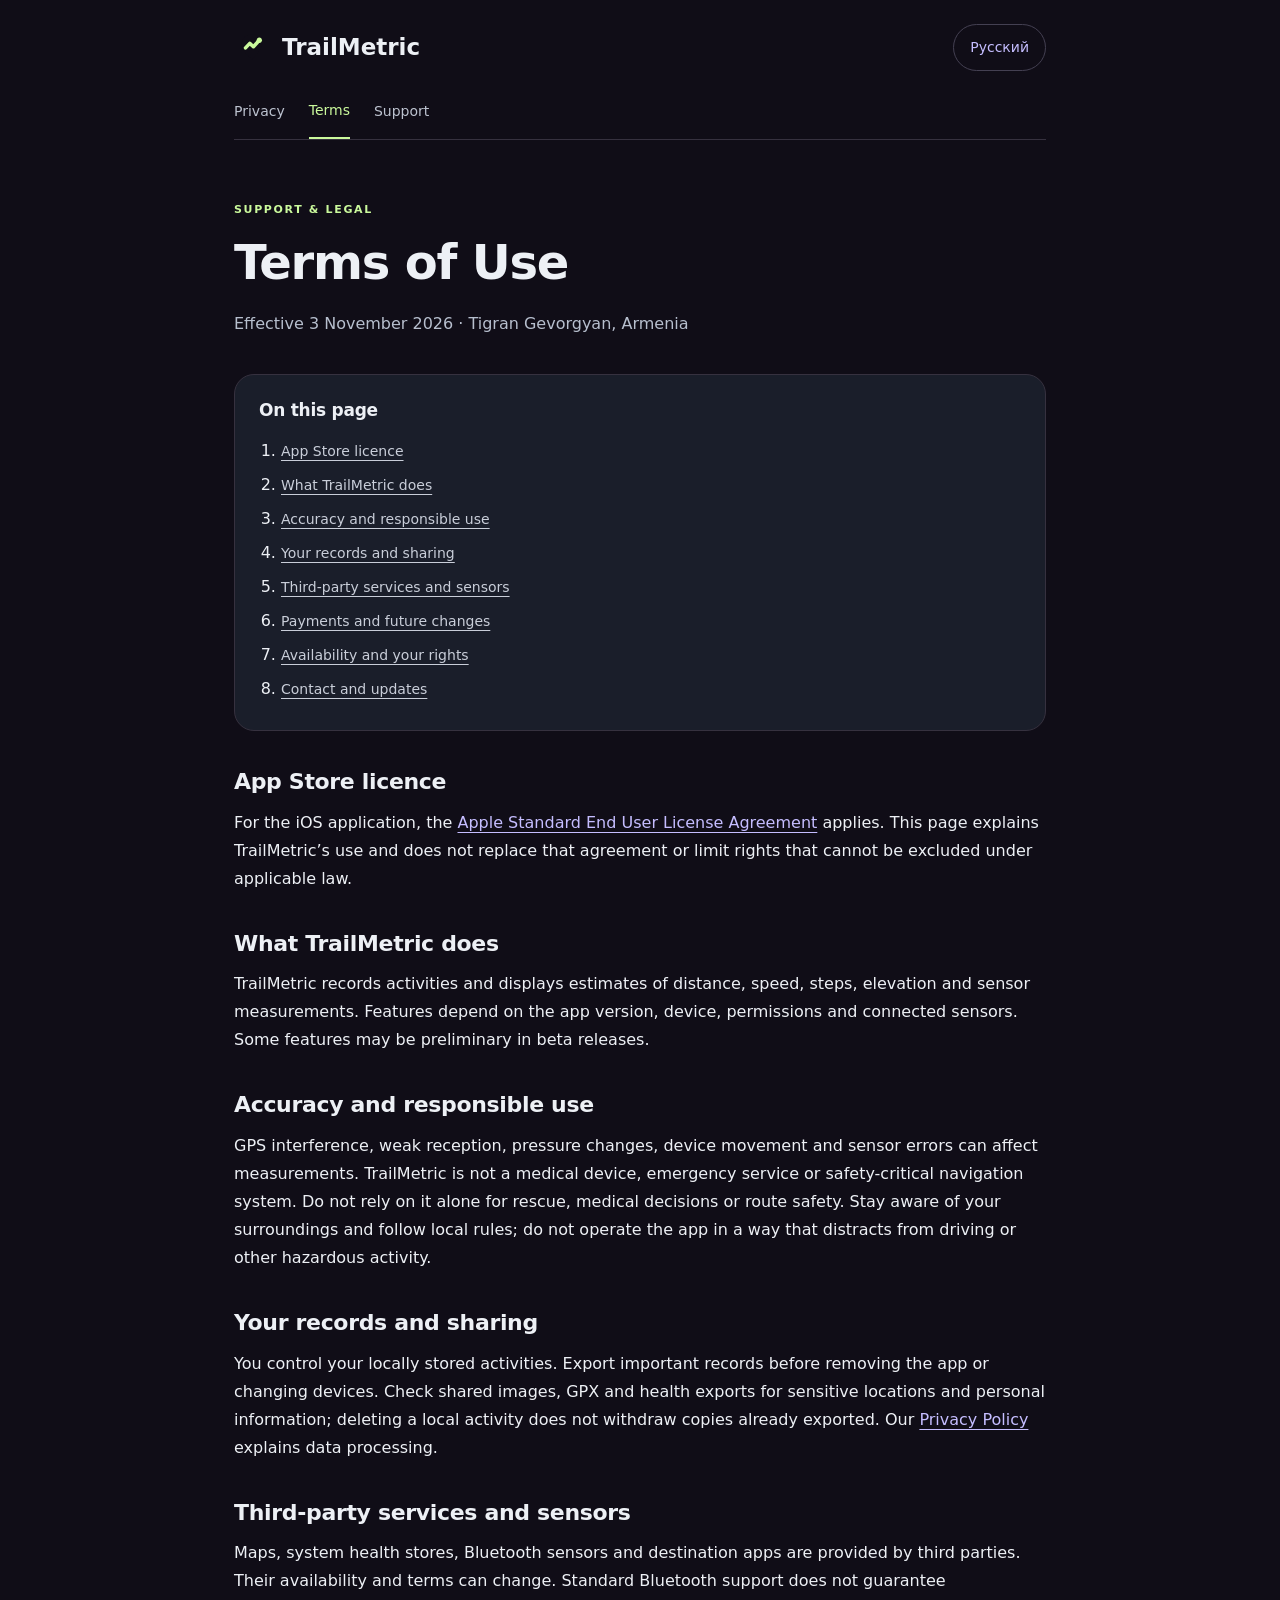
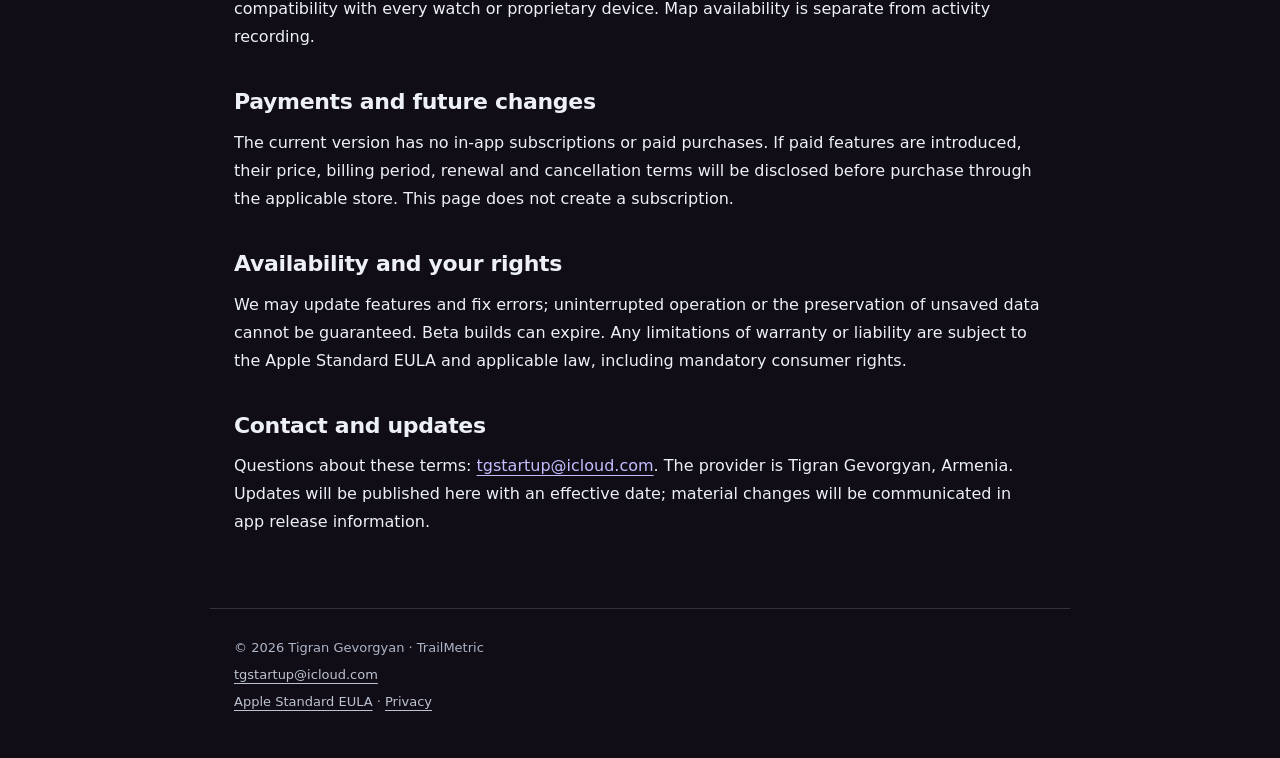
==== terms.html @ 21228508 "Publish TrailMetric privacy, terms and support in English and Russian" ====
<!doctype html>
<html lang="en"><head><meta charset="utf-8"><meta name="viewport" content="width=device-width,initial-scale=1">
<title>Terms of Use · TrailMetric</title><meta name="description" content="Effective 3 November 2026 · Tigran Gevorgyan, Armenia">
<meta name="color-scheme" content="dark light"><link rel="canonical" href="https://mig4486.github.io/trailmetric-legal/terms.html">
<link rel="alternate" hreflang="en" href="https://mig4486.github.io/trailmetric-legal/terms.html"><link rel="alternate" hreflang="ru" href="https://mig4486.github.io/trailmetric-legal/ru/terms.html">
<link rel="stylesheet" href="style.css"><link rel="icon" type="image/svg+xml" href="mark.svg"></head>
<body><a class="skip" href="#main">Skip to content</a>
<header><div class="top"><a class="brand" href="index.html"><img src="mark.svg" alt="" width="36" height="36"><span>TrailMetric</span></a><a class="language" href="ru/terms.html" lang="ru">Русский</a></div>
<nav aria-label="Documents"><a href="privacy.html">Privacy</a><a href="terms.html" aria-current="page">Terms</a><a href="support.html">Support</a></nav></header>
<main id="main"><p class="eyebrow">SUPPORT & LEGAL</p><h1>Terms of Use</h1><p class="intro">Effective 3 November 2026 · Tigran Gevorgyan, Armenia</p><aside class="toc"><h2>On this page</h2><ol><li><a href="#section-1">App Store licence</a></li><li><a href="#section-2">What TrailMetric does</a></li><li><a href="#section-3">Accuracy and responsible use</a></li><li><a href="#section-4">Your records and sharing</a></li><li><a href="#section-5">Third-party services and sensors</a></li><li><a href="#section-6">Payments and future changes</a></li><li><a href="#section-7">Availability and your rights</a></li><li><a href="#section-8">Contact and updates</a></li></ol></aside><section id="section-1"><h2>App Store licence</h2><p>For the iOS application, the <a href="https://www.apple.com/legal/internet-services/itunes/dev/stdeula/">Apple Standard End User License Agreement</a> applies. This page explains TrailMetric’s use and does not replace that agreement or limit rights that cannot be excluded under applicable law.</p></section><section id="section-2"><h2>What TrailMetric does</h2><p>TrailMetric records activities and displays estimates of distance, speed, steps, elevation and sensor measurements. Features depend on the app version, device, permissions and connected sensors. Some features may be preliminary in beta releases.</p></section><section id="section-3"><h2>Accuracy and responsible use</h2><p>GPS interference, weak reception, pressure changes, device movement and sensor errors can affect measurements. TrailMetric is not a medical device, emergency service or safety-critical navigation system. Do not rely on it alone for rescue, medical decisions or route safety. Stay aware of your surroundings and follow local rules; do not operate the app in a way that distracts from driving or other hazardous activity.</p></section><section id="section-4"><h2>Your records and sharing</h2><p>You control your locally stored activities. Export important records before removing the app or changing devices. Check shared images, GPX and health exports for sensitive locations and personal information; deleting a local activity does not withdraw copies already exported. Our <a href="privacy.html">Privacy Policy</a> explains data processing.</p></section><section id="section-5"><h2>Third-party services and sensors</h2><p>Maps, system health stores, Bluetooth sensors and destination apps are provided by third parties. Their availability and terms can change. Standard Bluetooth support does not guarantee compatibility with every watch or proprietary device. Map availability is separate from activity recording.</p></section><section id="section-6"><h2>Payments and future changes</h2><p>The current version has no in-app subscriptions or paid purchases. If paid features are introduced, their price, billing period, renewal and cancellation terms will be disclosed before purchase through the applicable store. This page does not create a subscription.</p></section><section id="section-7"><h2>Availability and your rights</h2><p>We may update features and fix errors; uninterrupted operation or the preservation of unsaved data cannot be guaranteed. Beta builds can expire. Any limitations of warranty or liability are subject to the Apple Standard EULA and applicable law, including mandatory consumer rights.</p></section><section id="section-8"><h2>Contact and updates</h2><p>Questions about these terms: <a href="mailto:tgstartup@icloud.com">tgstartup@icloud.com</a>. The provider is Tigran Gevorgyan, Armenia. Updates will be published here with an effective date; material changes will be communicated in app release information.</p></section></main>
<footer><p>© 2026 Tigran Gevorgyan · TrailMetric</p><p><a href="mailto:tgstartup@icloud.com">tgstartup@icloud.com</a></p><p><a href="https://www.apple.com/legal/internet-services/itunes/dev/stdeula/">Apple Standard EULA</a> · <a href="privacy.html">Privacy</a></p></footer></body></html>
---- style.css ----
*{box-sizing:border-box}html{scroll-behavior:smooth;scroll-padding-top:24px}body{margin:0;background:#100d17;color:#edf0f5;font:16px/1.75 system-ui,-apple-system,BlinkMacSystemFont,"Segoe UI",sans-serif}a{color:#c5bdff;text-underline-offset:4px;overflow-wrap:anywhere}a:hover{color:#caf99c}a:focus-visible{outline:3px solid #caf99c;outline-offset:4px;border-radius:3px}.skip{position:absolute;top:-100px;left:20px;padding:10px;background:#242936;z-index:2}.skip:focus{top:8px}header,main,footer{width:min(860px,100%);margin:auto;padding:24px}.top{display:flex;justify-content:space-between;align-items:center;gap:16px}.brand{display:flex;gap:12px;align-items:center;font-size:23px;font-weight:750;color:#edf0f5;text-decoration:none}.brand img{display:block;border-radius:9px}.language{padding:10px 16px;border:1px solid #444052;border-radius:30px;text-decoration:none;font-size:14px}nav{display:flex;gap:8px 24px;flex-wrap:wrap;padding:24px 0 0;border-bottom:1px solid #36313f}nav a{display:flex;align-items:center;min-height:44px;padding-bottom:10px;text-decoration:none;color:#bdc3d0;font-size:14px}nav a[aria-current]{color:#caf99c;border-bottom:2px solid #caf99c}main{padding-top:36px;padding-bottom:56px}.eyebrow{letter-spacing:.15em;font-size:11px;color:#caf99c;font-weight:700}h1{font-size:clamp(30px,5.5vw,48px);line-height:1.15;letter-spacing:-.025em;margin:16px 0 20px;overflow-wrap:anywhere}h2{font-size:22px;line-height:1.35;letter-spacing:-.015em;margin:0 0 12px}.intro{color:#b7bfce;margin:0 0 36px}section{margin-top:36px}p{margin:0 0 16px}.toc{padding:24px;border:1px solid #36313f;background:#1a1e2a;border-radius:20px}.toc h2{font-size:17px}.toc ol{margin:0;padding-left:22px}.toc li{padding:3px 0}.toc a{color:#c9ced9;font-size:14px}.cards{display:grid;gap:16px}.card{display:block;border:1px solid #36313f;border-radius:20px;padding:24px;background:#1a1e2a;text-decoration:none;color:inherit}.card h2{display:flex;justify-content:space-between}.card h2 span{color:#caf99c}.card p{color:#b7bfce;margin:0}.card:hover{border-color:#7264ff;color:#fff}.contact{font-size:clamp(18px,4vw,24px);color:#caf99c}footer{border-top:1px solid #36313f;color:#aeb5c7;font-size:13px;padding-top:24px;padding-bottom:40px}footer p{margin:4px 0}footer a{color:#bdc3d0}@media(max-width:420px){header,main,footer{padding-left:20px;padding-right:20px}nav{gap:4px 14px}.toc,.card{padding:20px}.language{padding:8px 12px}}@media(prefers-reduced-motion:reduce){html{scroll-behavior:auto}}@media print{body{color:#111;background:#fff}header,.toc,.skip{display:none}a{color:#222}h1{font-size:28px}h2{break-after:avoid}section{break-inside:avoid}footer{color:#333}}
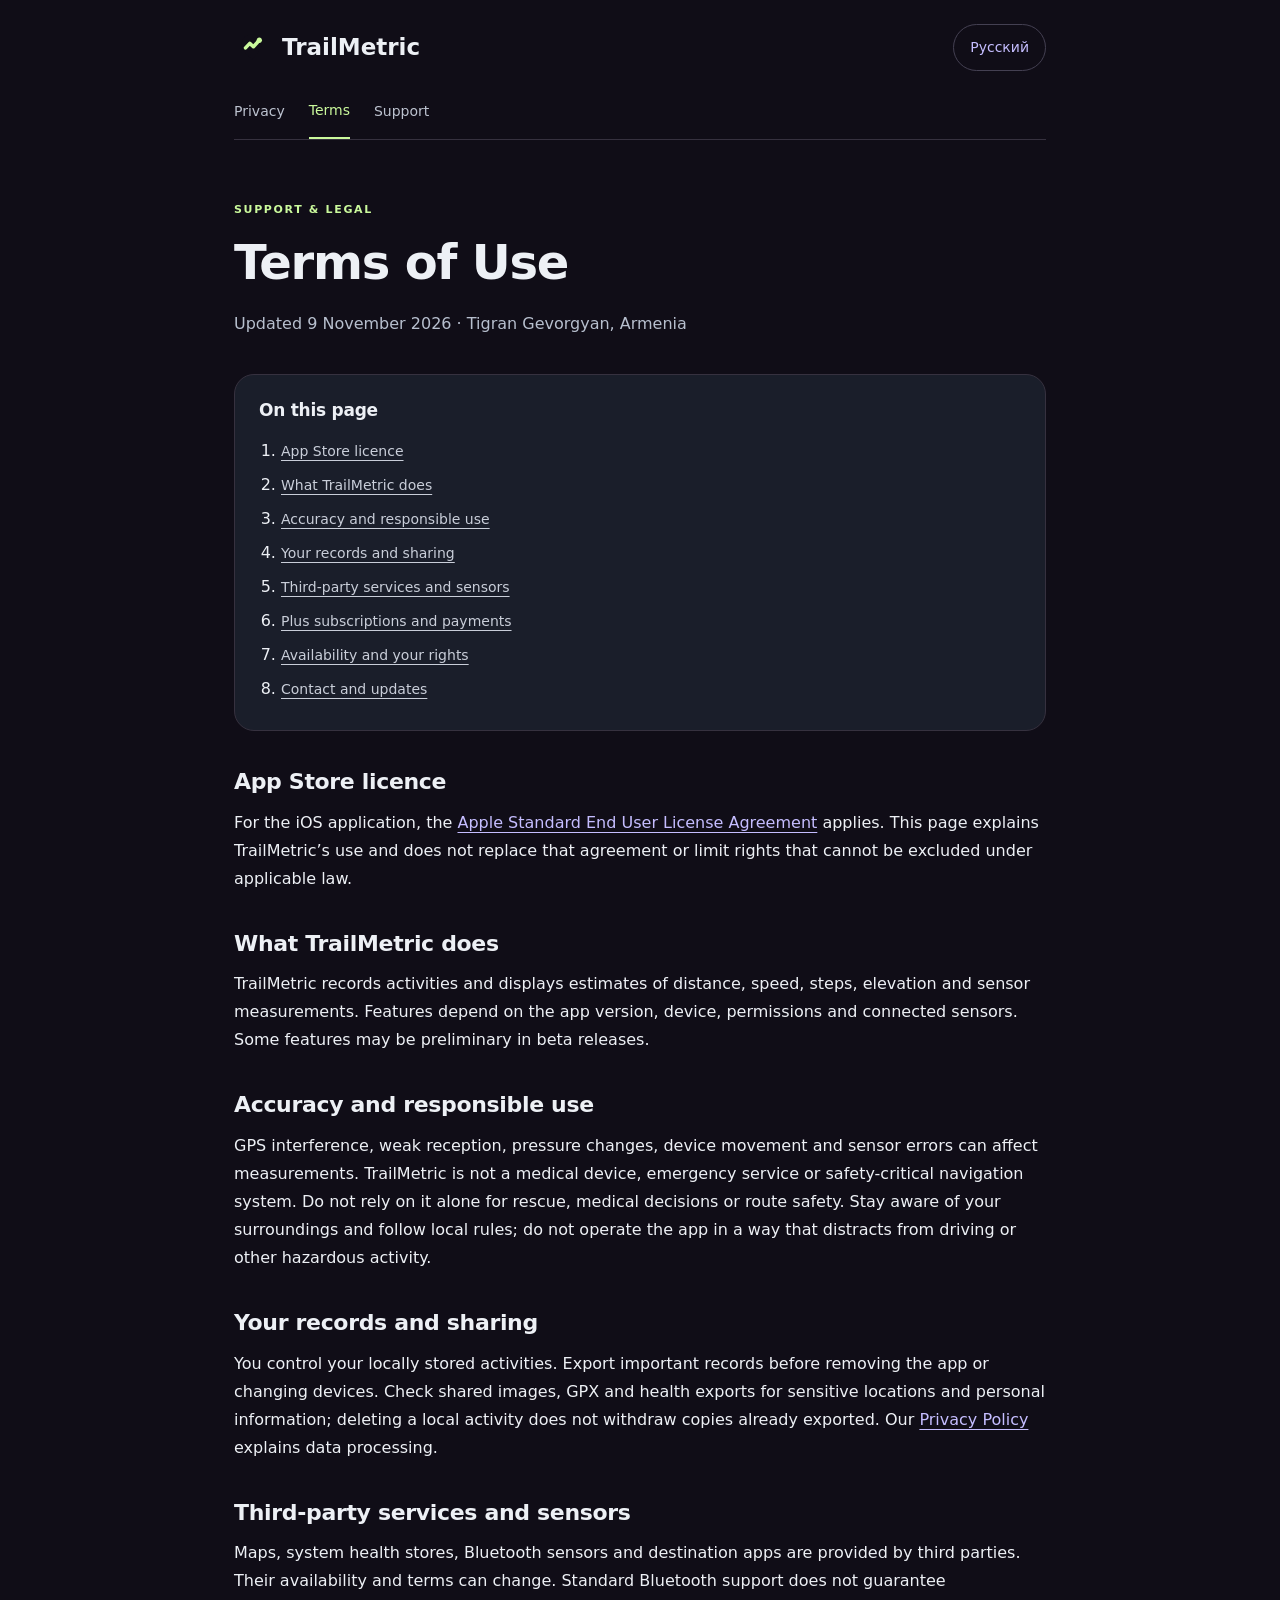
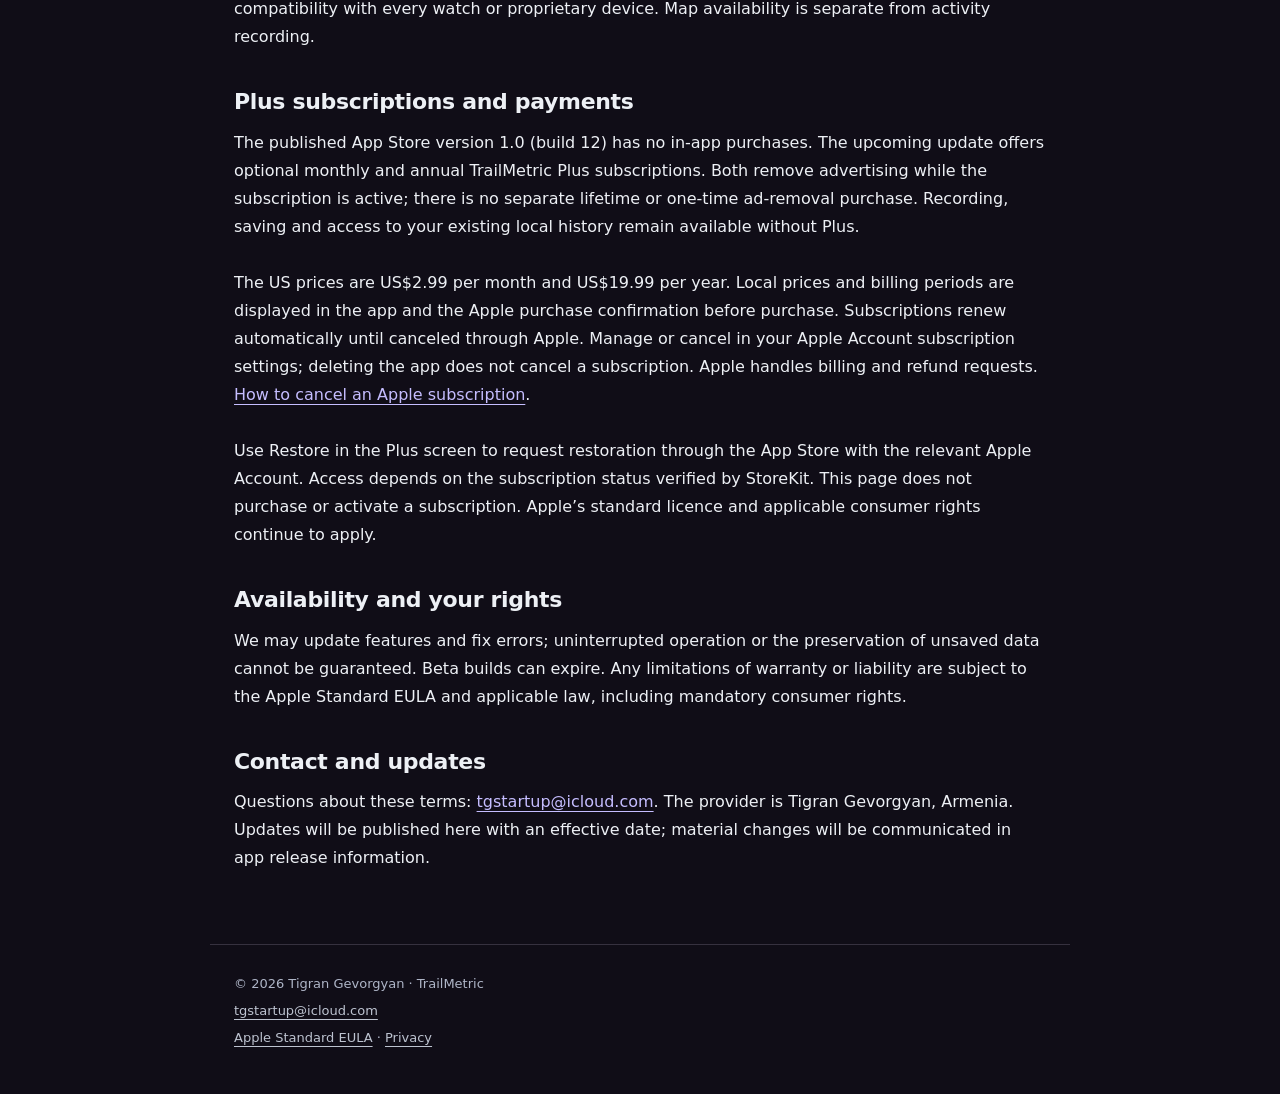
==== commit c27f176a: "Clarify monthly and annual Plus subscription terms in EN and RU" ====
--- a/terms.html
+++ b/terms.html
@@ -1,11 +1,11 @@
 <!doctype html>
 <html lang="en"><head><meta charset="utf-8"><meta name="viewport" content="width=device-width,initial-scale=1">
-<title>Terms of Use · TrailMetric</title><meta name="description" content="Effective 3 November 2026 · Tigran Gevorgyan, Armenia">
+<title>Terms of Use · TrailMetric</title><meta name="description" content="Updated 9 November 2026 · Tigran Gevorgyan, Armenia">
 <meta name="color-scheme" content="dark light"><link rel="canonical" href="https://mig4486.github.io/trailmetric-legal/terms.html">
 <link rel="alternate" hreflang="en" href="https://mig4486.github.io/trailmetric-legal/terms.html"><link rel="alternate" hreflang="ru" href="https://mig4486.github.io/trailmetric-legal/ru/terms.html">
 <link rel="stylesheet" href="style.css"><link rel="icon" type="image/svg+xml" href="mark.svg"></head>
 <body><a class="skip" href="#main">Skip to content</a>
 <header><div class="top"><a class="brand" href="index.html"><img src="mark.svg" alt="" width="36" height="36"><span>TrailMetric</span></a><a class="language" href="ru/terms.html" lang="ru">Русский</a></div>
 <nav aria-label="Documents"><a href="privacy.html">Privacy</a><a href="terms.html" aria-current="page">Terms</a><a href="support.html">Support</a></nav></header>
-<main id="main"><p class="eyebrow">SUPPORT & LEGAL</p><h1>Terms of Use</h1><p class="intro">Effective 3 November 2026 · Tigran Gevorgyan, Armenia</p><aside class="toc"><h2>On this page</h2><ol><li><a href="#section-1">App Store licence</a></li><li><a href="#section-2">What TrailMetric does</a></li><li><a href="#section-3">Accuracy and responsible use</a></li><li><a href="#section-4">Your records and sharing</a></li><li><a href="#section-5">Third-party services and sensors</a></li><li><a href="#section-6">Payments and future changes</a></li><li><a href="#section-7">Availability and your rights</a></li><li><a href="#section-8">Contact and updates</a></li></ol></aside><section id="section-1"><h2>App Store licence</h2><p>For the iOS application, the <a href="https://www.apple.com/legal/internet-services/itunes/dev/stdeula/">Apple Standard End User License Agreement</a> applies. This page explains TrailMetric’s use and does not replace that agreement or limit rights that cannot be excluded under applicable law.</p></section><section id="section-2"><h2>What TrailMetric does</h2><p>TrailMetric records activities and displays estimates of distance, speed, steps, elevation and sensor measurements. Features depend on the app version, device, permissions and connected sensors. Some features may be preliminary in beta releases.</p></section><section id="section-3"><h2>Accuracy and responsible use</h2><p>GPS interference, weak reception, pressure changes, device movement and sensor errors can affect measurements. TrailMetric is not a medical device, emergency service or safety-critical navigation system. Do not rely on it alone for rescue, medical decisions or route safety. Stay aware of your surroundings and follow local rules; do not operate the app in a way that distracts from driving or other hazardous activity.</p></section><section id="section-4"><h2>Your records and sharing</h2><p>You control your locally stored activities. Export important records before removing the app or changing devices. Check shared images, GPX and health exports for sensitive locations and personal information; deleting a local activity does not withdraw copies already exported. Our <a href="privacy.html">Privacy Policy</a> explains data processing.</p></section><section id="section-5"><h2>Third-party services and sensors</h2><p>Maps, system health stores, Bluetooth sensors and destination apps are provided by third parties. Their availability and terms can change. Standard Bluetooth support does not guarantee compatibility with every watch or proprietary device. Map availability is separate from activity recording.</p></section><section id="section-6"><h2>Payments and future changes</h2><p>The current version has no in-app subscriptions or paid purchases. If paid features are introduced, their price, billing period, renewal and cancellation terms will be disclosed before purchase through the applicable store. This page does not create a subscription.</p></section><section id="section-7"><h2>Availability and your rights</h2><p>We may update features and fix errors; uninterrupted operation or the preservation of unsaved data cannot be guaranteed. Beta builds can expire. Any limitations of warranty or liability are subject to the Apple Standard EULA and applicable law, including mandatory consumer rights.</p></section><section id="section-8"><h2>Contact and updates</h2><p>Questions about these terms: <a href="mailto:tgstartup@icloud.com">tgstartup@icloud.com</a>. The provider is Tigran Gevorgyan, Armenia. Updates will be published here with an effective date; material changes will be communicated in app release information.</p></section></main>
+<main id="main"><p class="eyebrow">SUPPORT & LEGAL</p><h1>Terms of Use</h1><p class="intro">Updated 9 November 2026 · Tigran Gevorgyan, Armenia</p><aside class="toc"><h2>On this page</h2><ol><li><a href="#section-1">App Store licence</a></li><li><a href="#section-2">What TrailMetric does</a></li><li><a href="#section-3">Accuracy and responsible use</a></li><li><a href="#section-4">Your records and sharing</a></li><li><a href="#section-5">Third-party services and sensors</a></li><li><a href="#section-6">Plus subscriptions and payments</a></li><li><a href="#section-7">Availability and your rights</a></li><li><a href="#section-8">Contact and updates</a></li></ol></aside><section id="section-1"><h2>App Store licence</h2><p>For the iOS application, the <a href="https://www.apple.com/legal/internet-services/itunes/dev/stdeula/">Apple Standard End User License Agreement</a> applies. This page explains TrailMetric’s use and does not replace that agreement or limit rights that cannot be excluded under applicable law.</p></section><section id="section-2"><h2>What TrailMetric does</h2><p>TrailMetric records activities and displays estimates of distance, speed, steps, elevation and sensor measurements. Features depend on the app version, device, permissions and connected sensors. Some features may be preliminary in beta releases.</p></section><section id="section-3"><h2>Accuracy and responsible use</h2><p>GPS interference, weak reception, pressure changes, device movement and sensor errors can affect measurements. TrailMetric is not a medical device, emergency service or safety-critical navigation system. Do not rely on it alone for rescue, medical decisions or route safety. Stay aware of your surroundings and follow local rules; do not operate the app in a way that distracts from driving or other hazardous activity.</p></section><section id="section-4"><h2>Your records and sharing</h2><p>You control your locally stored activities. Export important records before removing the app or changing devices. Check shared images, GPX and health exports for sensitive locations and personal information; deleting a local activity does not withdraw copies already exported. Our <a href="privacy.html">Privacy Policy</a> explains data processing.</p></section><section id="section-5"><h2>Third-party services and sensors</h2><p>Maps, system health stores, Bluetooth sensors and destination apps are provided by third parties. Their availability and terms can change. Standard Bluetooth support does not guarantee compatibility with every watch or proprietary device. Map availability is separate from activity recording.</p></section><section id="section-6"><h2>Plus subscriptions and payments</h2><p>The published App Store version 1.0 (build 12) has no in-app purchases. The upcoming update offers optional monthly and annual TrailMetric Plus subscriptions. Both remove advertising while the subscription is active; there is no separate lifetime or one-time ad-removal purchase. Recording, saving and access to your existing local history remain available without Plus.<br><br>The US prices are US$2.99 per month and US$19.99 per year. Local prices and billing periods are displayed in the app and the Apple purchase confirmation before purchase. Subscriptions renew automatically until canceled through Apple. Manage or cancel in your Apple Account subscription settings; deleting the app does not cancel a subscription. Apple handles billing and refund requests. <a href="https://support.apple.com/118428">How to cancel an Apple subscription</a>.<br><br>Use Restore in the Plus screen to request restoration through the App Store with the relevant Apple Account. Access depends on the subscription status verified by StoreKit. This page does not purchase or activate a subscription. Apple’s standard licence and applicable consumer rights continue to apply.</p></section><section id="section-7"><h2>Availability and your rights</h2><p>We may update features and fix errors; uninterrupted operation or the preservation of unsaved data cannot be guaranteed. Beta builds can expire. Any limitations of warranty or liability are subject to the Apple Standard EULA and applicable law, including mandatory consumer rights.</p></section><section id="section-8"><h2>Contact and updates</h2><p>Questions about these terms: <a href="mailto:tgstartup@icloud.com">tgstartup@icloud.com</a>. The provider is Tigran Gevorgyan, Armenia. Updates will be published here with an effective date; material changes will be communicated in app release information.</p></section></main>
 <footer><p>© 2026 Tigran Gevorgyan · TrailMetric</p><p><a href="mailto:tgstartup@icloud.com">tgstartup@icloud.com</a></p><p><a href="https://www.apple.com/legal/internet-services/itunes/dev/stdeula/">Apple Standard EULA</a> · <a href="privacy.html">Privacy</a></p></footer></body></html>
